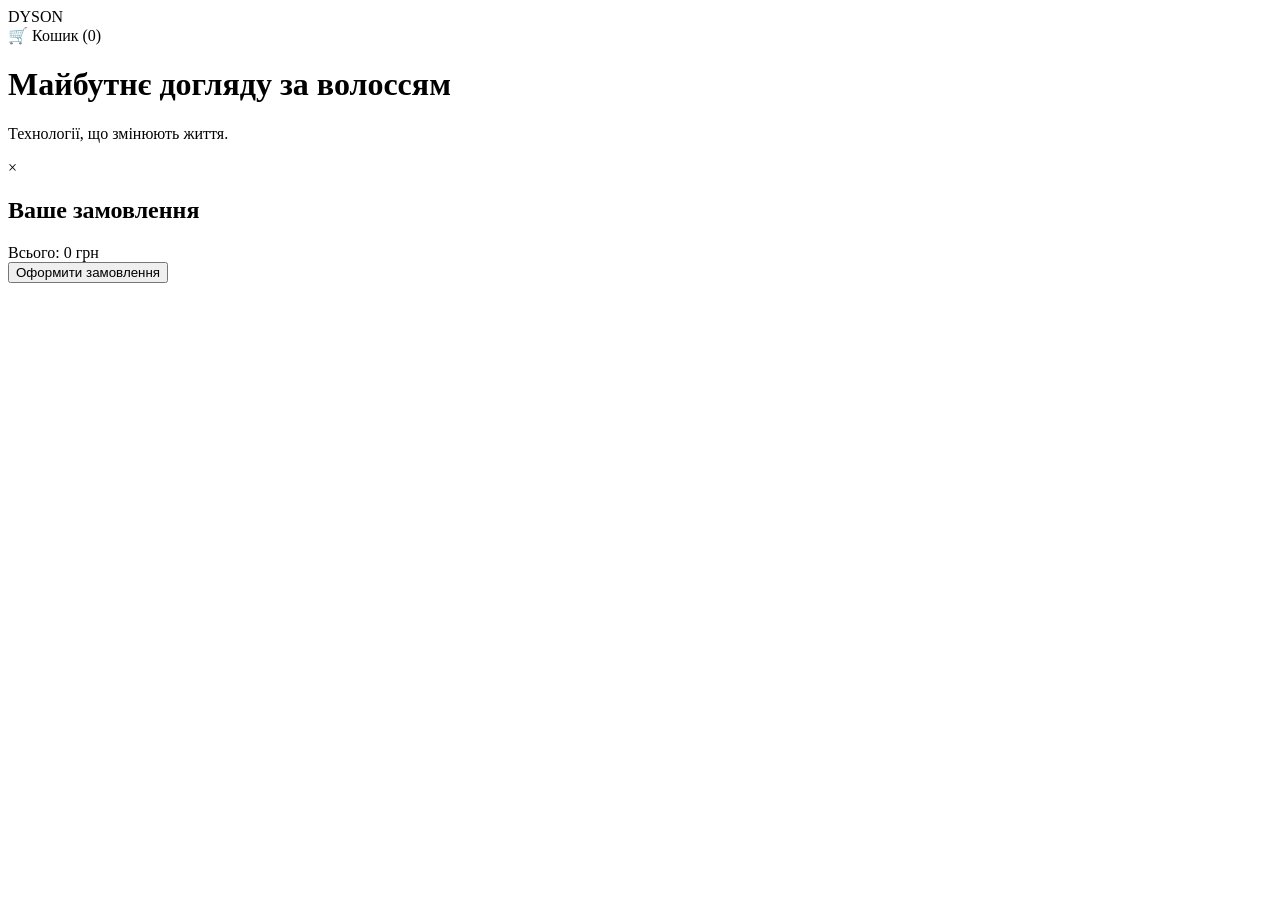
==== index.html @ 4b6cee83 "Add initial HTML structure for Dyson Store" ====
<!DOCTYPE html>
<html lang="uk">
<head>
    <meta charset="UTF-8">
    <meta name="viewport" content="width=device-width, initial-scale=1.0">
    <title>Dyson Store | Premium Care</title>
    <link rel="stylesheet" href="style.css">
</head>
<body>
    <nav class="navbar">
        <div class="logo">DYSON</div>
        <div class="cart-icon" onclick="toggleCart()">
            🛒 Кошик (<span id="cart-count">0</span>)
        </div>
    </nav>

    <header class="hero">
        <h1>Майбутнє догляду за волоссям</h1>
        <p>Технології, що змінюють життя.</p>
    </header>

    <main class="products-grid" id="products">
        </main>

    <div id="cart-modal" class="modal">
        <div class="modal-content">
            <span class="close" onclick="toggleCart()">&times;</span>
            <h2>Ваше замовлення</h2>
            <div id="cart-items"></div>
            <div class="total">Всього: <span id="cart-total">0</span> грн</div>
            <button class="checkout-btn">Оформити замовлення</button>
        </div>
    </div>

    <script src="script.js"></script>
</body>
</html>
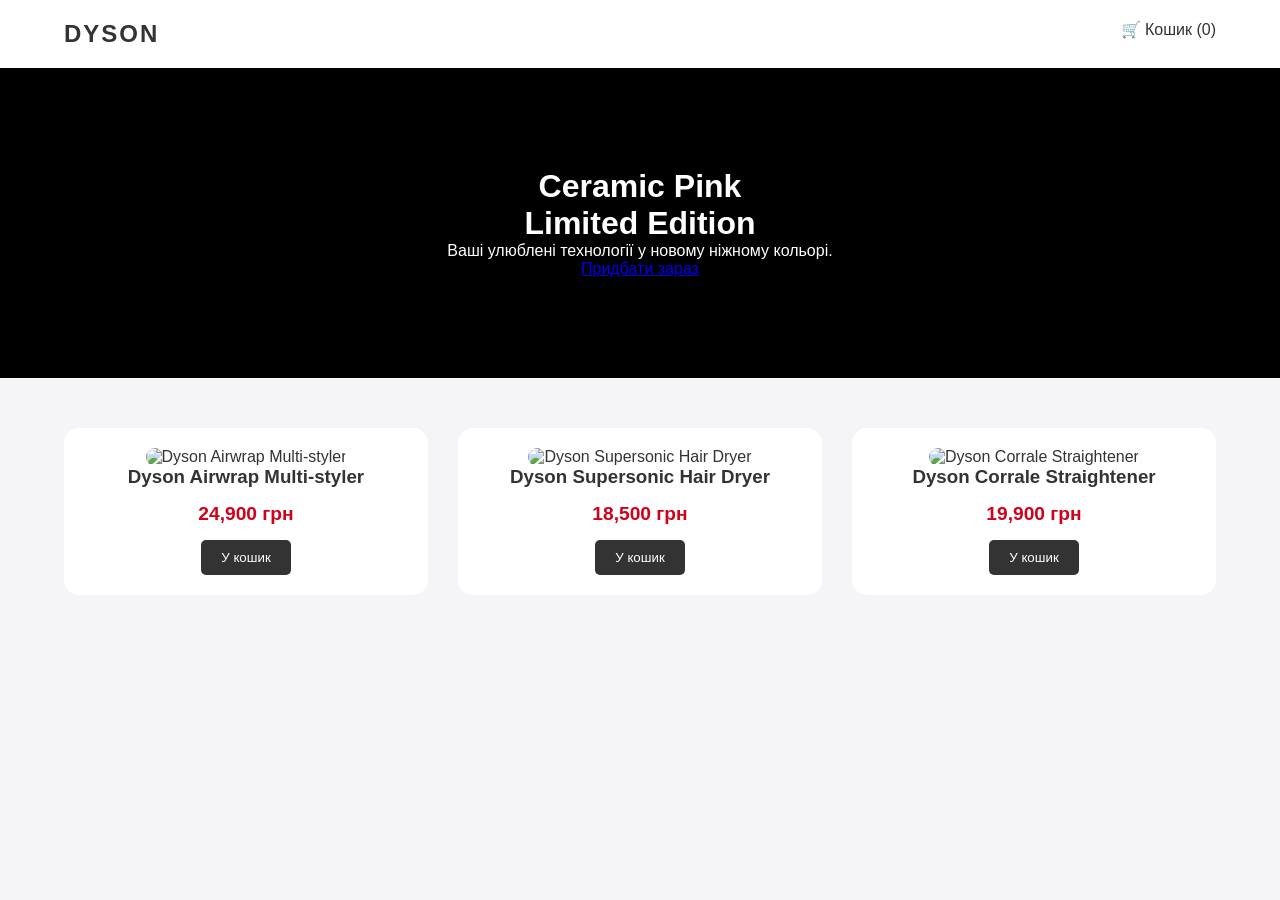
==== commit 91aa829f: "Update title and content for Pink Edition launch" ====
--- a/index.html
+++ b/index.html
@@ -3,20 +3,24 @@
 <head>
     <meta charset="UTF-8">
     <meta name="viewport" content="width=device-width, initial-scale=1.0">
-    <title>Dyson Store | Premium Care</title>
+    <title>Dyson Premium | Pink Edition</title>
     <link rel="stylesheet" href="style.css">
+    <link href="https://fonts.googleapis.com/css2?family=Inter:wght@300;400;600&display=swap" rel="stylesheet">
 </head>
 <body>
     <nav class="navbar">
         <div class="logo">DYSON</div>
         <div class="cart-icon" onclick="toggleCart()">
-            🛒 Кошик (<span id="cart-count">0</span>)
+            <span class="icon">🛒</span> Кошик (<span id="cart-count">0</span>)
         </div>
     </nav>
 
     <header class="hero">
-        <h1>Майбутнє догляду за волоссям</h1>
-        <p>Технології, що змінюють життя.</p>
+        <div class="hero-content">
+            <h1>Ceramic Pink <br><span>Limited Edition</span></h1>
+            <p>Ваші улюблені технології у новому ніжному кольорі.</p>
+            <a href="#products" class="btn-primary">Придбати зараз</a>
+        </div>
     </header>
 
     <main class="products-grid" id="products">
@@ -25,10 +29,12 @@
     <div id="cart-modal" class="modal">
         <div class="modal-content">
             <span class="close" onclick="toggleCart()">&times;</span>
-            <h2>Ваше замовлення</h2>
+            <h2>Ваш кошик</h2>
             <div id="cart-items"></div>
-            <div class="total">Всього: <span id="cart-total">0</span> грн</div>
-            <button class="checkout-btn">Оформити замовлення</button>
+            <div class="cart-footer">
+                <div class="total">Разом: <span id="cart-total">0</span> грн</div>
+                <button class="checkout-btn">Оформити замовлення</button>
+            </div>
         </div>
     </div>
 
--- a/style.css
+++ b/style.css
@@ -0,0 +1,59 @@
+* { margin: 0; padding: 0; box-box-sizing: border-box; font-family: 'Arial', sans-serif; }
+
+body { background-color: #f5f5f7; color: #333; }
+
+.navbar {
+    display: flex;
+    justify-content: space-between;
+    padding: 20px 5%;
+    background: #fff;
+    position: sticky;
+    top: 0;
+    z-index: 100;
+    box-shadow: 0 2px 5px rgba(0,0,0,0.1);
+}
+
+.logo { font-size: 24px; font-weight: bold; letter-spacing: 2px; }
+
+.hero {
+    text-align: center;
+    padding: 100px 20px;
+    background: #000;
+    color: #fff;
+}
+
+.products-grid {
+    display: grid;
+    grid-template-columns: repeat(auto-fit, minmax(280px, 1fr));
+    gap: 30px;
+    padding: 50px 5%;
+}
+
+.product-card {
+    background: #fff;
+    padding: 20px;
+    border-radius: 15px;
+    transition: transform 0.3s;
+    text-align: center;
+}
+
+.product-card:hover { transform: translateY(-10px); }
+
+.product-card img { max-width: 100%; border-radius: 10px; }
+
+.price { font-size: 1.2rem; font-weight: bold; margin: 15px 0; color: #d0011b; }
+
+.buy-btn {
+    background: #333;
+    color: white;
+    border: none;
+    padding: 10px 20px;
+    border-radius: 5px;
+    cursor: pointer;
+}
+
+/* Кошик */
+.modal { display: none; position: fixed; top: 0; left: 0; width: 100%; height: 100%; background: rgba(0,0,0,0.5); }
+.modal-content { background: white; margin: 10% auto; padding: 30px; width: 400px; border-radius: 10px; position: relative; }
+.close { position: absolute; right: 20px; top: 10px; font-size: 25px; cursor: pointer; }
+.checkout-btn { width: 100%; background: #28a745; color: white; border: none; padding: 15px; margin-top: 20px; cursor: pointer; }
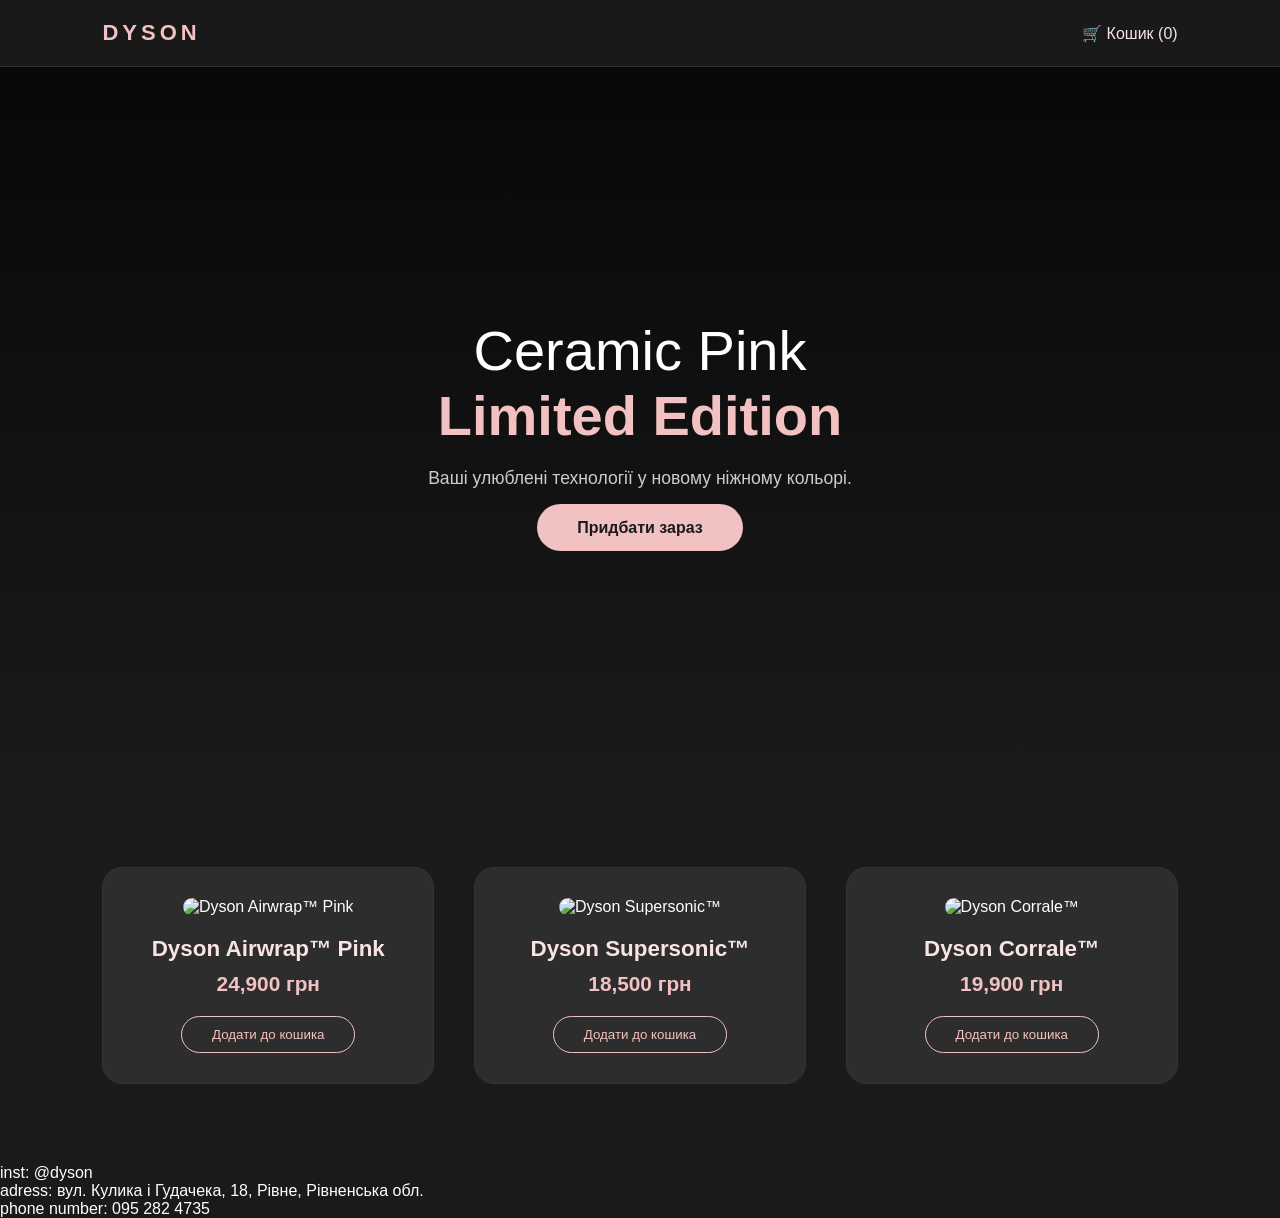
==== commit 7d8ee84a: "Add footer with contact information" ====
--- a/index.html
+++ b/index.html
@@ -38,6 +38,17 @@
         </div>
     </div>
 
+    <footer>
+        <p class="foot">
+            inst: @dyson
+        </p>
+        <p class="foot">
+            adress: вул. Кулика і Гудачека, 18, Рівне, Рівненська обл.
+        </p>
+        <p class="foot">
+            phone number: 095 282 4735
+        </p>
+    </footer>
     <script src="script.js"></script>
 </body>
 </html>
--- a/style.css
+++ b/style.css
@@ -1,59 +1,114 @@
-* { margin: 0; padding: 0; box-box-sizing: border-box; font-family: 'Arial', sans-serif; }
+:root {
+    --black: #1a1a1a;
+    --dark-grey: #2d2d2d;
+    --pink: #f2c1c1; /* Ніжно-рожевий */
+    --soft-pink: #f9e4e4;
+    --white: #ffffff;
+}
 
-body { background-color: #f5f5f7; color: #333; }
+* { margin: 0; padding: 0; box-sizing: border-box; font-family: 'Inter', sans-serif; }
 
+body { background-color: var(--black); color: var(--white); scroll-behavior: smooth; }
+
+/* Навігація */
 .navbar {
     display: flex;
     justify-content: space-between;
-    padding: 20px 5%;
-    background: #fff;
+    align-items: center;
+    padding: 20px 8%;
+    background: rgba(26, 26, 26, 0.95);
+    backdrop-filter: blur(10px);
     position: sticky;
     top: 0;
-    z-index: 100;
-    box-shadow: 0 2px 5px rgba(0,0,0,0.1);
+    z-index: 1000;
+    border-bottom: 1px solid #333;
 }
 
-.logo { font-size: 24px; font-weight: bold; letter-spacing: 2px; }
+.logo { font-size: 22px; font-weight: 600; letter-spacing: 4px; color: var(--pink); }
 
+.cart-icon { cursor: pointer; color: var(--soft-pink); font-weight: 400; transition: 0.3s; }
+.cart-icon:hover { color: var(--pink); }
+
+/* Hero секція */
 .hero {
+    height: 80vh;
+    background: linear-gradient(to bottom, rgba(0,0,0,0.7), var(--black)), 
+                url('https://images.unsplash.com/photo-1522338242992-e1a54906a8ad?auto=format&fit=crop&w=1920&q=80');
+    background-size: cover;
+    background-position: center;
+    display: flex;
+    align-items: center;
+    justify-content: center;
     text-align: center;
-    padding: 100px 20px;
-    background: #000;
-    color: #fff;
 }
 
+.hero h1 { font-size: 3.5rem; margin-bottom: 20px; font-weight: 300; }
+.hero h1 span { color: var(--pink); font-weight: 600; }
+.hero p { font-size: 1.1rem; color: #ccc; margin-bottom: 30px; }
+
+.btn-primary {
+    background: var(--pink);
+    color: var(--black);
+    padding: 15px 40px;
+    text-decoration: none;
+    border-radius: 50px;
+    font-weight: 600;
+    transition: 0.3s;
+}
+.btn-primary:hover { background: var(--soft-pink); transform: scale(1.05); }
+
+/* Картки товарів */
 .products-grid {
     display: grid;
-    grid-template-columns: repeat(auto-fit, minmax(280px, 1fr));
-    gap: 30px;
-    padding: 50px 5%;
+    grid-template-columns: repeat(auto-fit, minmax(300px, 1fr));
+    gap: 40px;
+    padding: 80px 8%;
 }
 
 .product-card {
-    background: #fff;
-    padding: 20px;
-    border-radius: 15px;
-    transition: transform 0.3s;
+    background: var(--dark-grey);
+    border-radius: 20px;
+    padding: 30px;
     text-align: center;
+    transition: 0.4s cubic-bezier(0.175, 0.885, 0.32, 1.275);
+    border: 1px solid #333;
 }
 
-.product-card:hover { transform: translateY(-10px); }
+.product-card:hover { transform: translateY(-15px); border-color: var(--pink); }
 
-.product-card img { max-width: 100%; border-radius: 10px; }
+.product-card img { width: 100%; border-radius: 15px; margin-bottom: 20px; }
 
-.price { font-size: 1.2rem; font-weight: bold; margin: 15px 0; color: #d0011b; }
+.product-card h3 { font-size: 1.4rem; margin-bottom: 10px; color: var(--soft-pink); }
+
+.price { font-size: 1.3rem; color: var(--pink); margin-bottom: 20px; font-weight: 600; }
 
 .buy-btn {
-    background: #333;
-    color: white;
-    border: none;
-    padding: 10px 20px;
-    border-radius: 5px;
+    background: transparent;
+    border: 1px solid var(--pink);
+    color: var(--pink);
+    padding: 10px 30px;
+    border-radius: 50px;
     cursor: pointer;
+    transition: 0.3s;
 }
 
+.buy-btn:hover { background: var(--pink); color: var(--black); }
+
 /* Кошик */
-.modal { display: none; position: fixed; top: 0; left: 0; width: 100%; height: 100%; background: rgba(0,0,0,0.5); }
-.modal-content { background: white; margin: 10% auto; padding: 30px; width: 400px; border-radius: 10px; position: relative; }
-.close { position: absolute; right: 20px; top: 10px; font-size: 25px; cursor: pointer; }
-.checkout-btn { width: 100%; background: #28a745; color: white; border: none; padding: 15px; margin-top: 20px; cursor: pointer; }
+.modal { display: none; position: fixed; top: 0; left: 0; width: 100%; height: 100%; background: rgba(0,0,0,0.8); z-index: 2000; }
+.modal-content { 
+    background: var(--dark-grey); 
+    margin: 5% auto; 
+    padding: 40px; 
+    width: 90%; 
+    max-width: 450px; 
+    border-radius: 20px; 
+    color: var(--white);
+    border: 1px solid var(--pink);
+}
+
+.cart-item { display: flex; justify-content: space-between; padding: 15px 0; border-bottom: 1px solid #444; }
+.checkout-btn { 
+    width: 100%; background: var(--pink); border: none; padding: 15px; 
+    border-radius: 10px; margin-top: 20px; font-weight: bold; cursor: pointer; 
+}
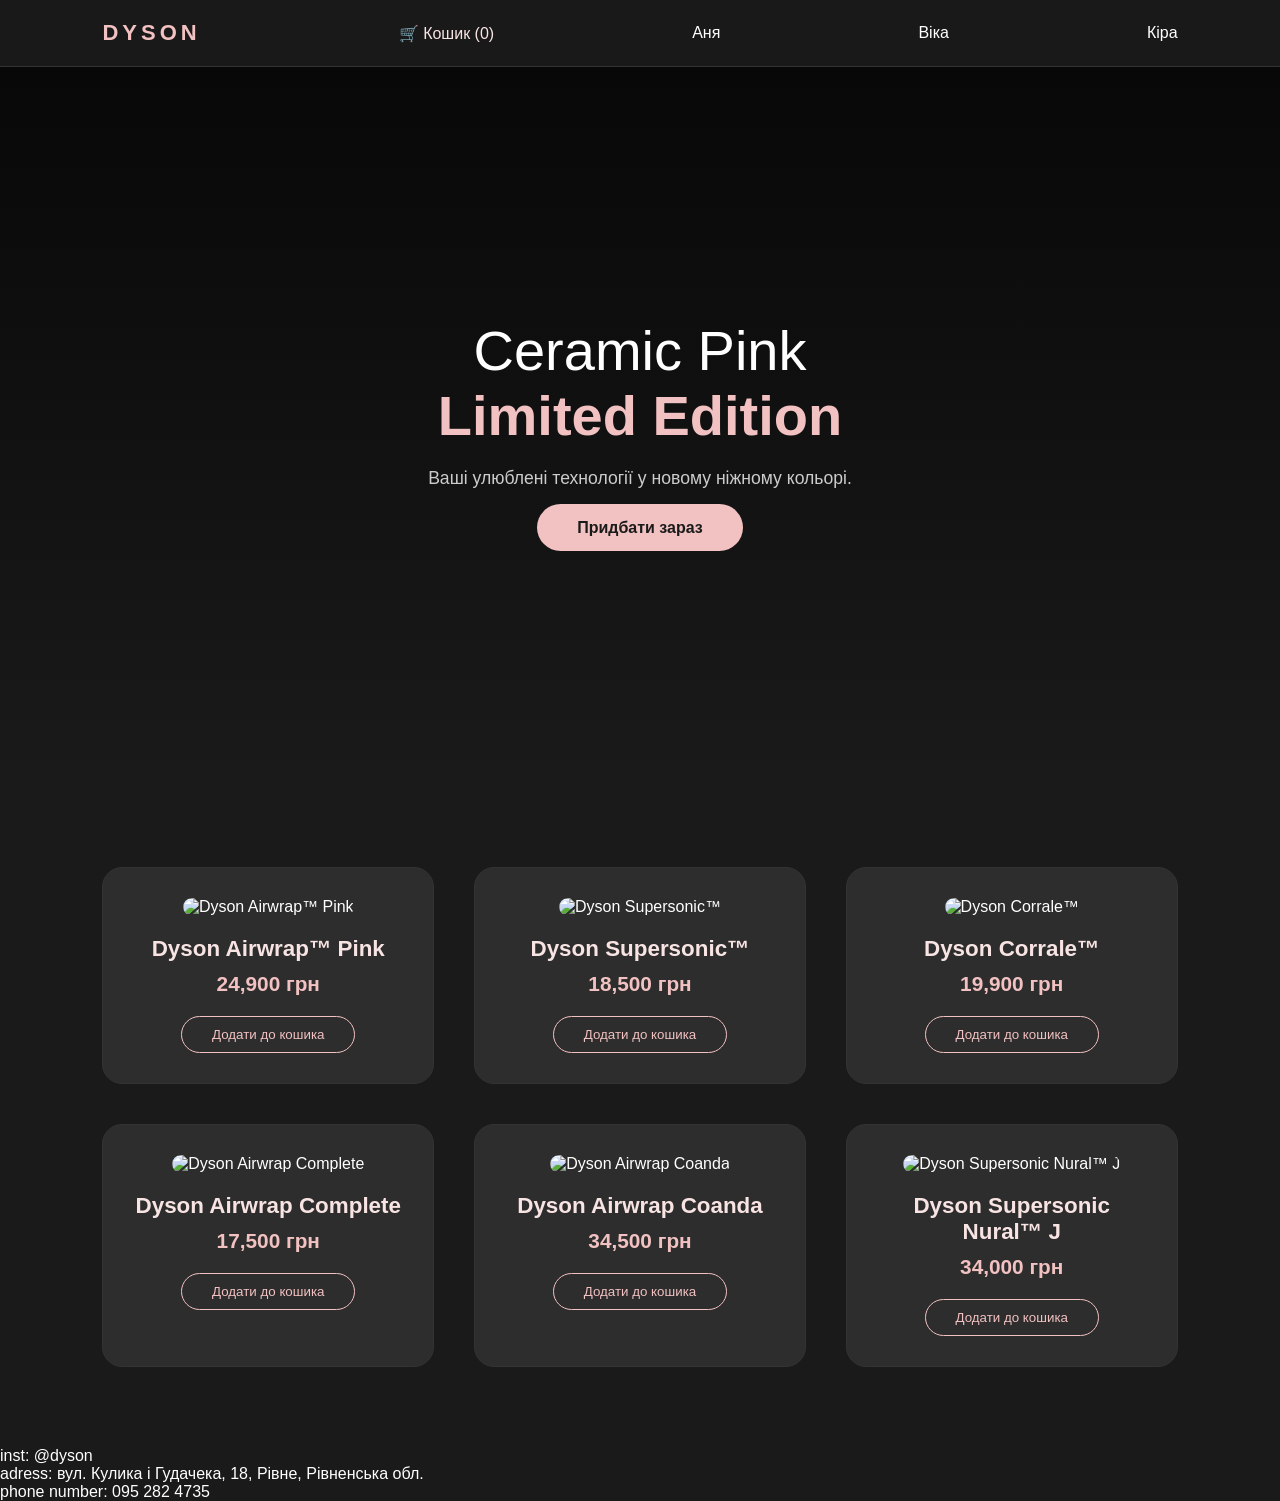
==== commit a6c3d04d: "Add developer names to index.html" ====
--- a/index.html
+++ b/index.html
@@ -13,6 +13,9 @@
         <div class="cart-icon" onclick="toggleCart()">
             <span class="icon">🛒</span> Кошик (<span id="cart-count">0</span>)
         </div>
+        <div class="deve">Аня</div>
+        <div class="deve">Віка</div>
+        <div class="deve">Кіра</div>
     </nav>
 
     <header class="hero">
--- a/style.css
+++ b/style.css
@@ -112,3 +112,10 @@
     width: 100%; background: var(--pink); border: none; padding: 15px; 
     border-radius: 10px; margin-top: 20px; font-weight: bold; cursor: pointer; 
 }
+
+.foot {
+    color: white;
+    display: flex;
+    justify-content: space-between;
+    font-family: 'Inter', sans-serif;
+}
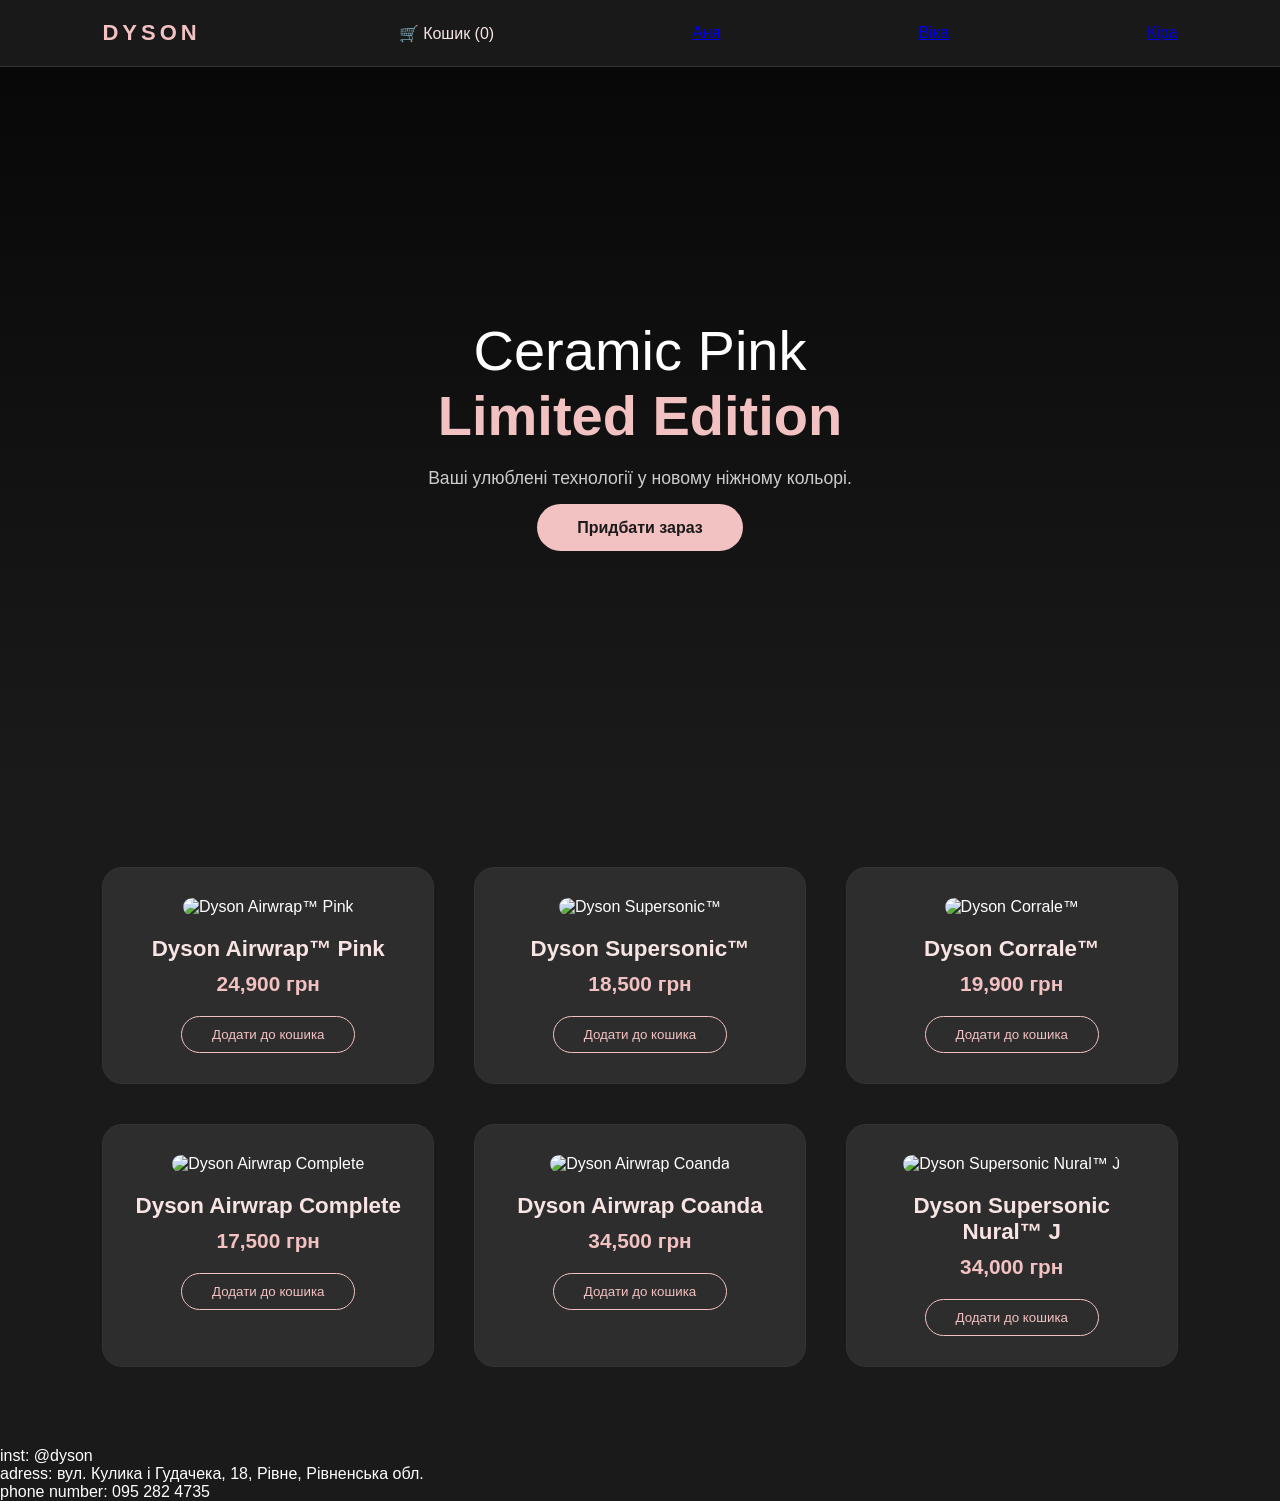
==== commit 23315cef: "Convert developer names to links in index.html" ====
--- a/index.html
+++ b/index.html
@@ -13,9 +13,9 @@
         <div class="cart-icon" onclick="toggleCart()">
             <span class="icon">🛒</span> Кошик (<span id="cart-count">0</span>)
         </div>
-        <div class="deve">Аня</div>
-        <div class="deve">Віка</div>
-        <div class="deve">Кіра</div>
+        <div class="deve"><a href="Anna">Аня</a></div>
+        <div class="deve"><a href="Vika">Віка</a></div>
+        <div class="deve"><a href="Kira">Кіра</a></div>
     </nav>
 
     <header class="hero">
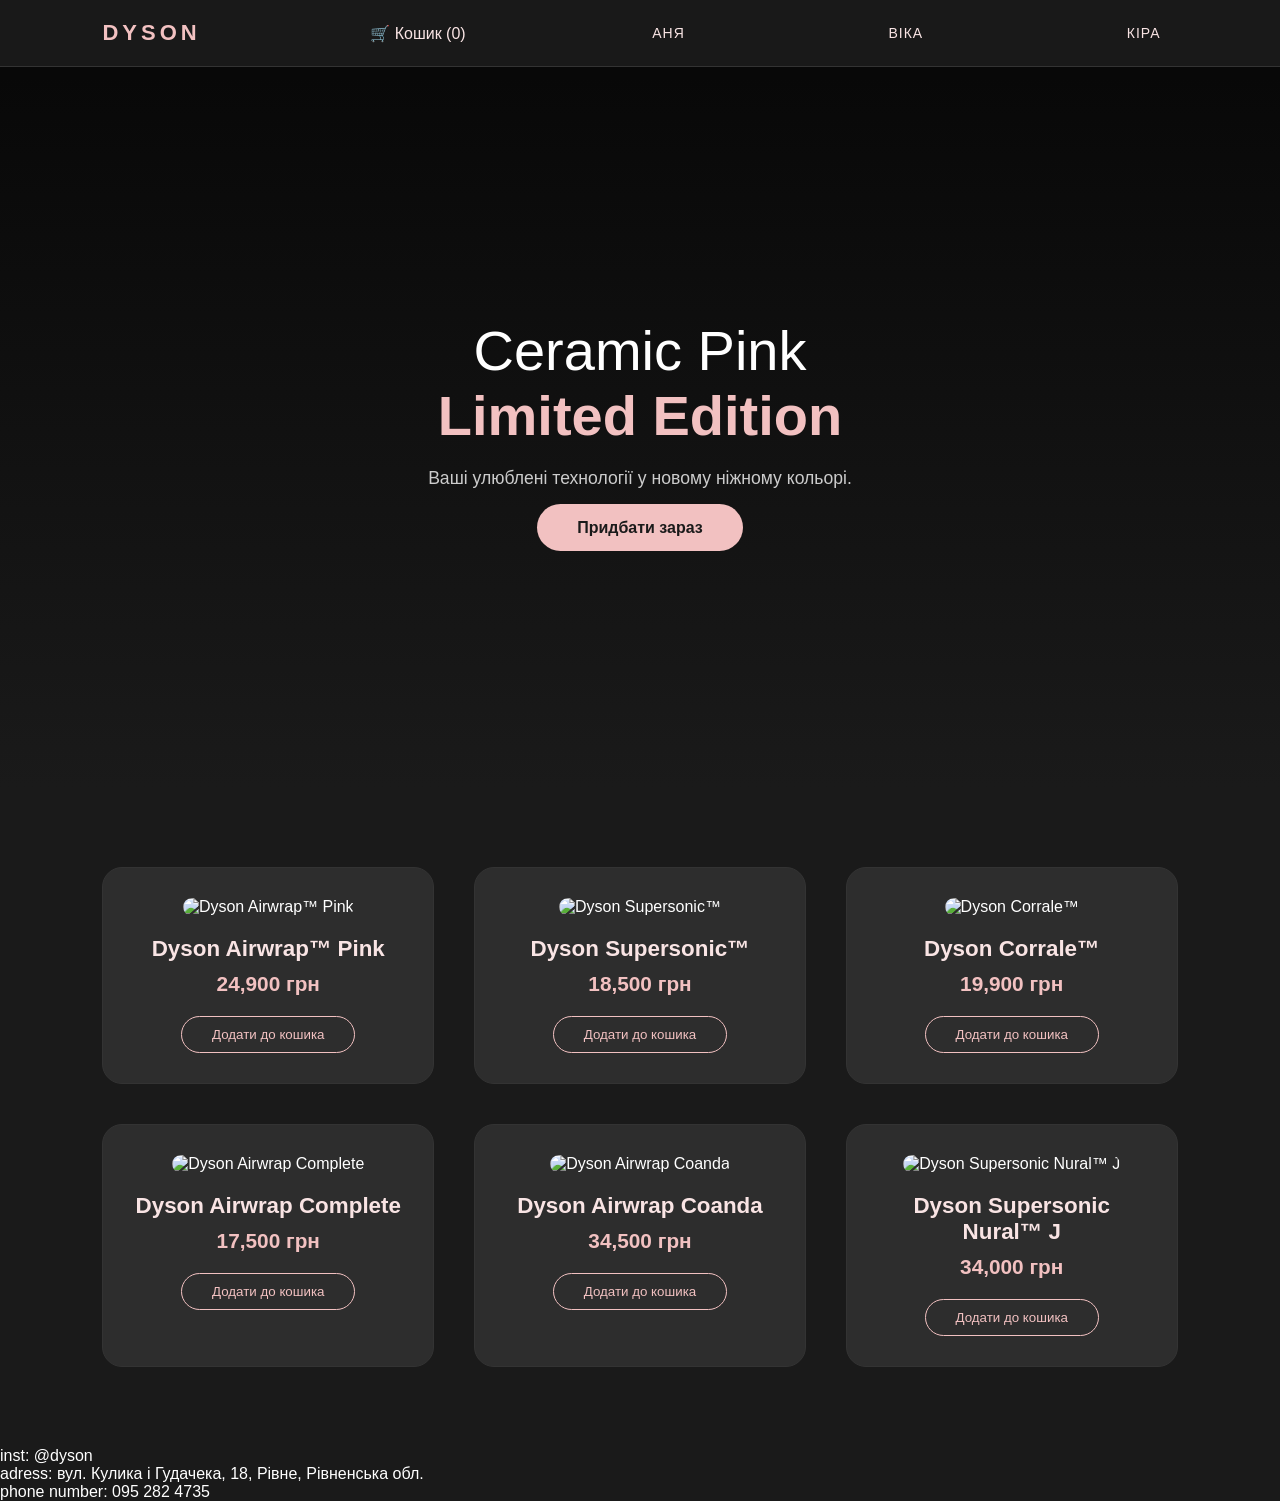
==== commit 75be6f11: "Update developer links to point to new pages" ====
--- a/index.html
+++ b/index.html
@@ -13,9 +13,9 @@
         <div class="cart-icon" onclick="toggleCart()">
             <span class="icon">🛒</span> Кошик (<span id="cart-count">0</span>)
         </div>
-        <div class="deve"><a href="Anna">Аня</a></div>
-        <div class="deve"><a href="Vika">Віка</a></div>
-        <div class="deve"><a href="Kira">Кіра</a></div>
+        <div class="deve"><a href="anna/indexanna.html">Аня</a></div>
+        <div class="deve"><a href="vika/indexvika.html">Віка</a></div>
+        <div class="deve"><a href="kira/indexkira.html">Кіра</a></div>
     </nav>
 
     <header class="hero">
--- a/style.css
+++ b/style.css
@@ -119,3 +119,22 @@
     justify-content: space-between;
     font-family: 'Inter', sans-serif;
 }
+
+.deve a {
+    text-decoration: none;
+    color: var(--soft-pink);
+    font-size: 14px;
+    text-transform: uppercase;
+    letter-spacing: 1px;
+    padding: 8px 16px;
+    border: 1px solid transparent;
+    border-radius: 20px;
+    transition: all 0.4s ease;
+}
+
+.deve a:hover {
+    color: var(--white);
+    border-color: var(--pink);
+    background: rgba(242, 193, 193, 0.1); /* Легкий рожевий фон */
+    box-shadow: 0 0 15px rgba(242, 193, 193, 0.3);
+}
